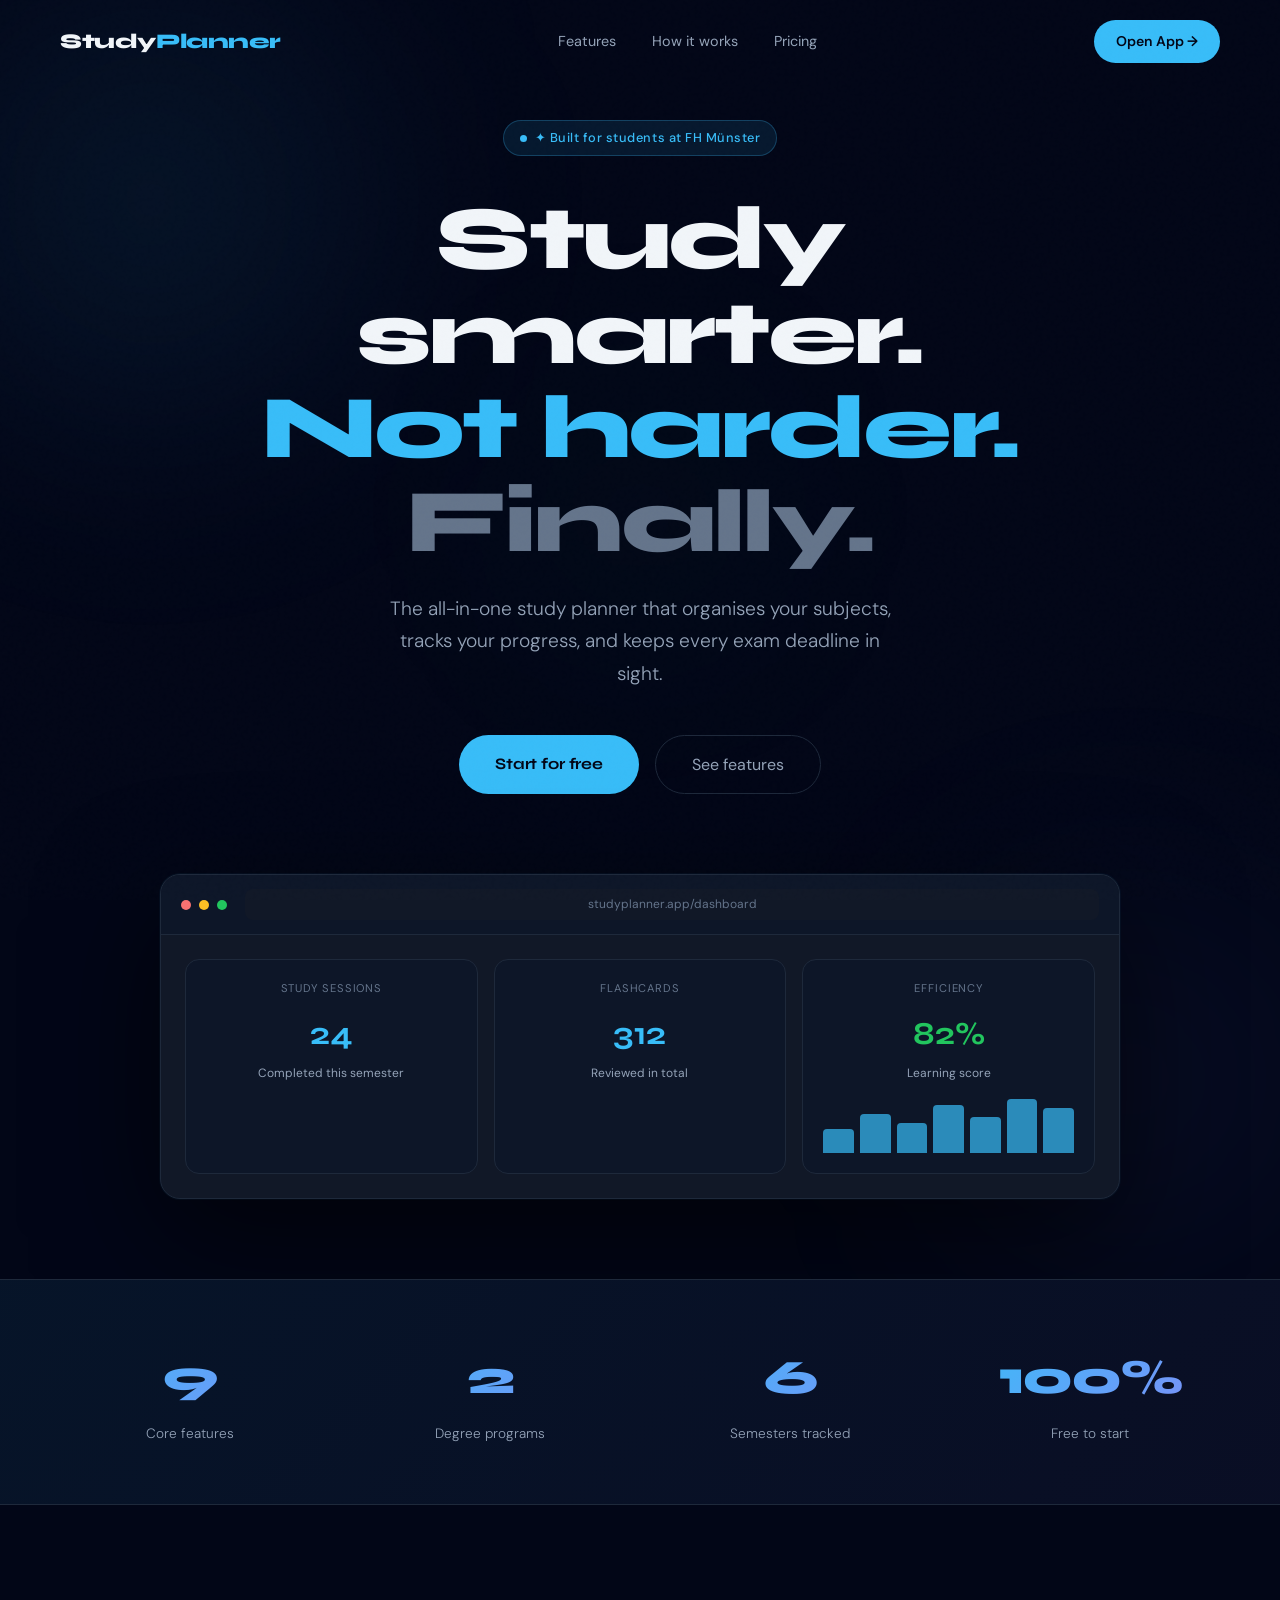
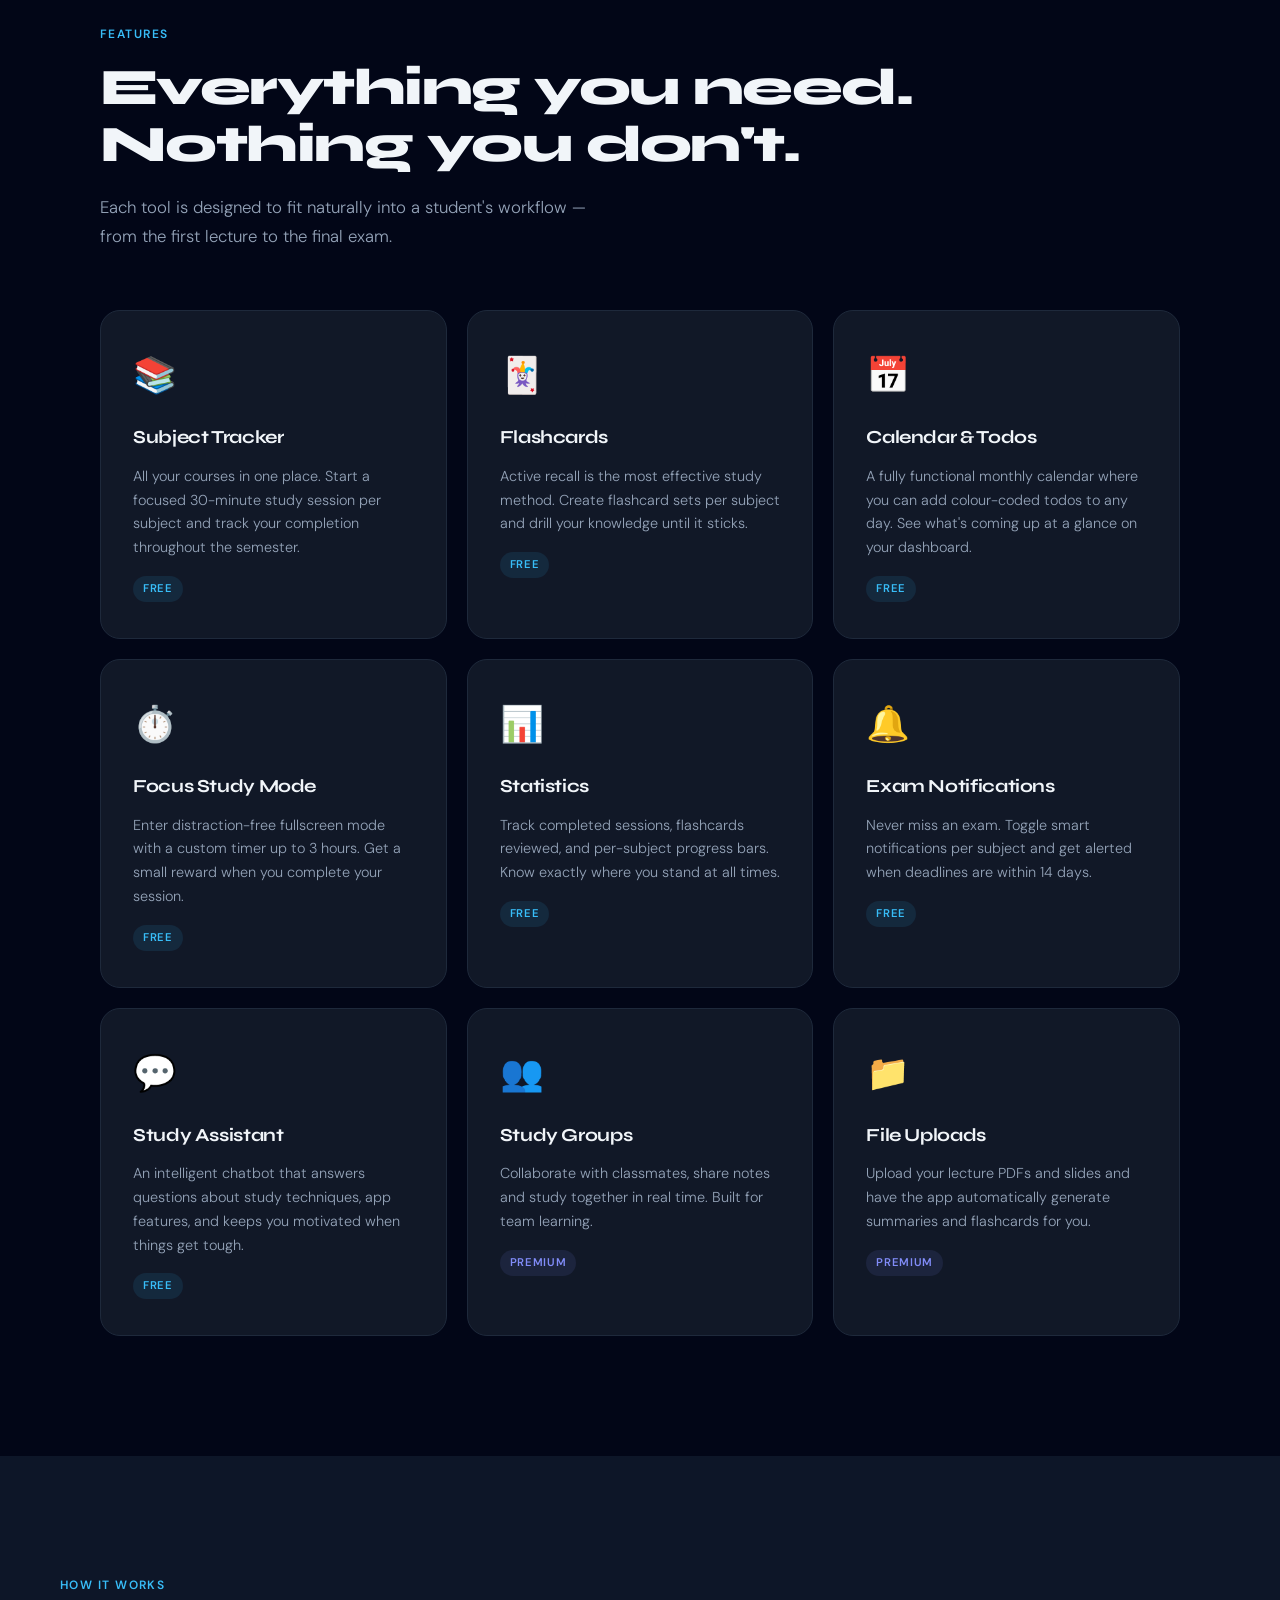
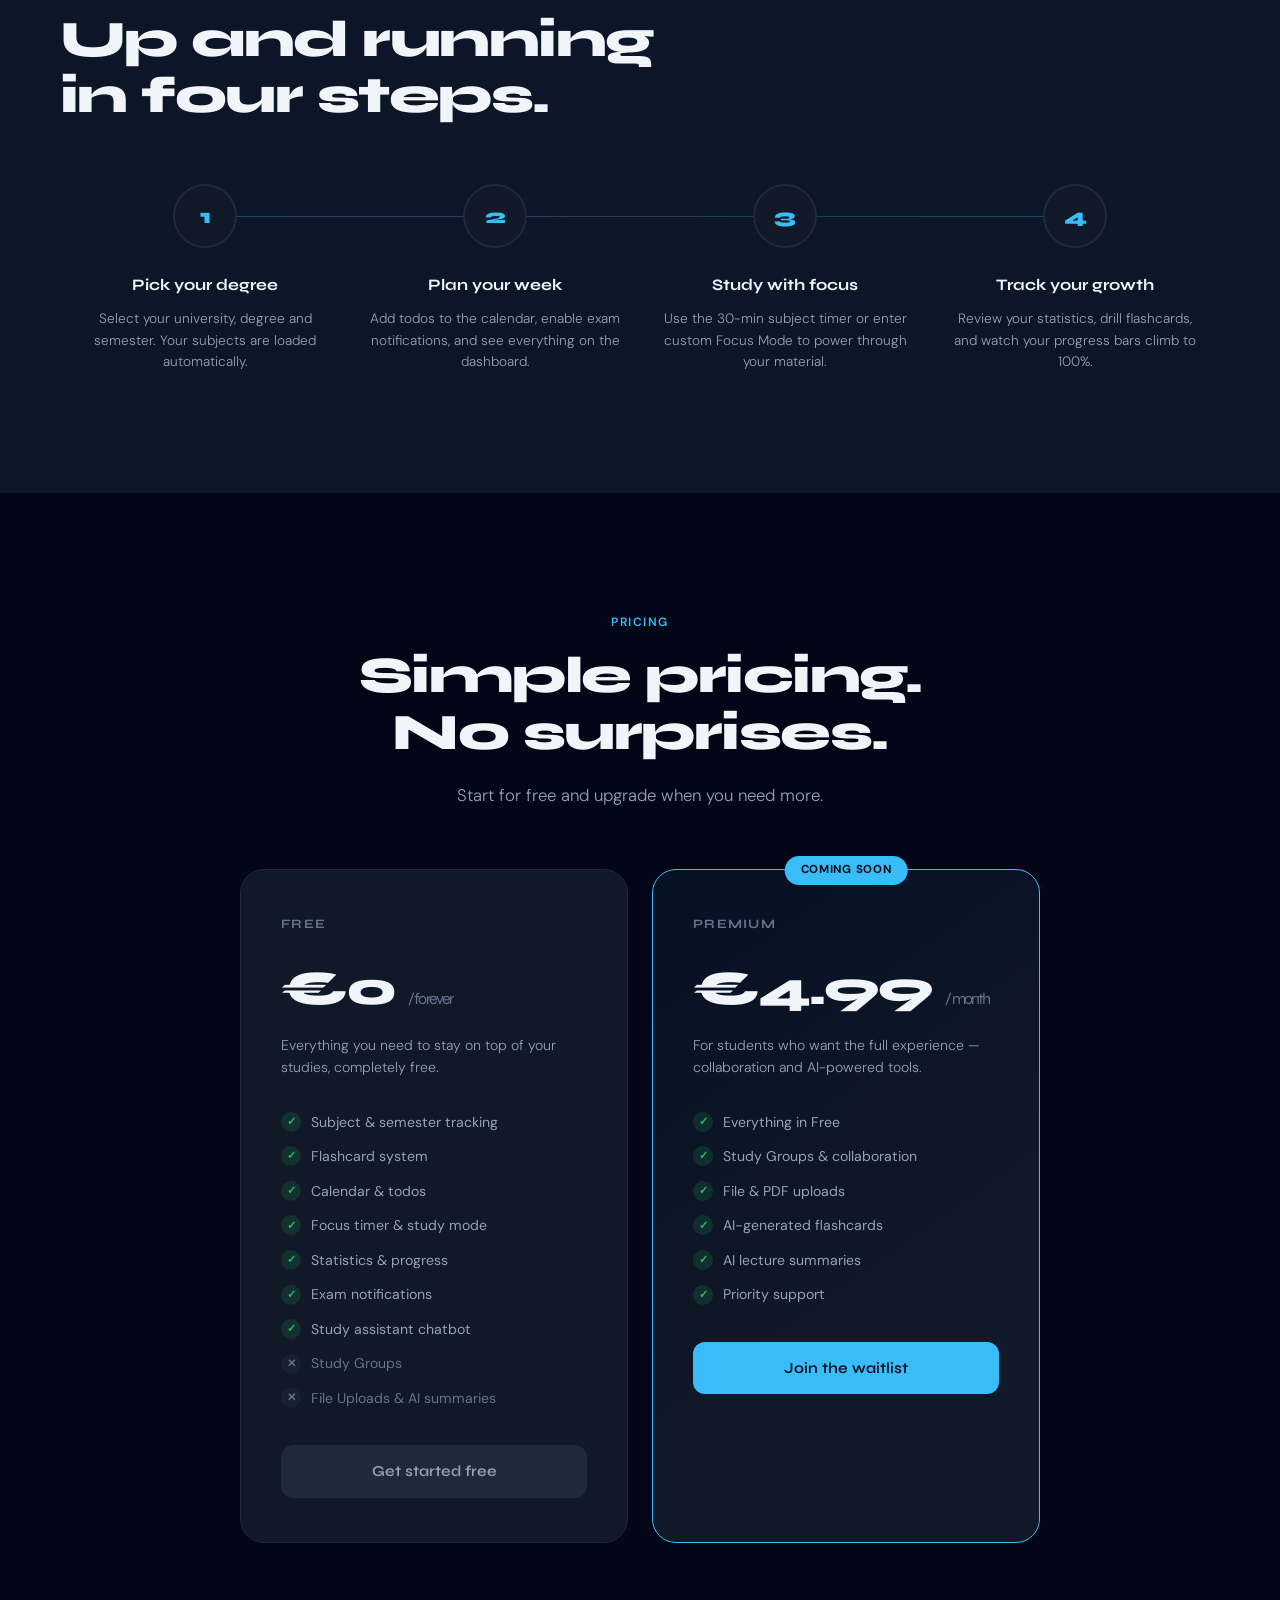
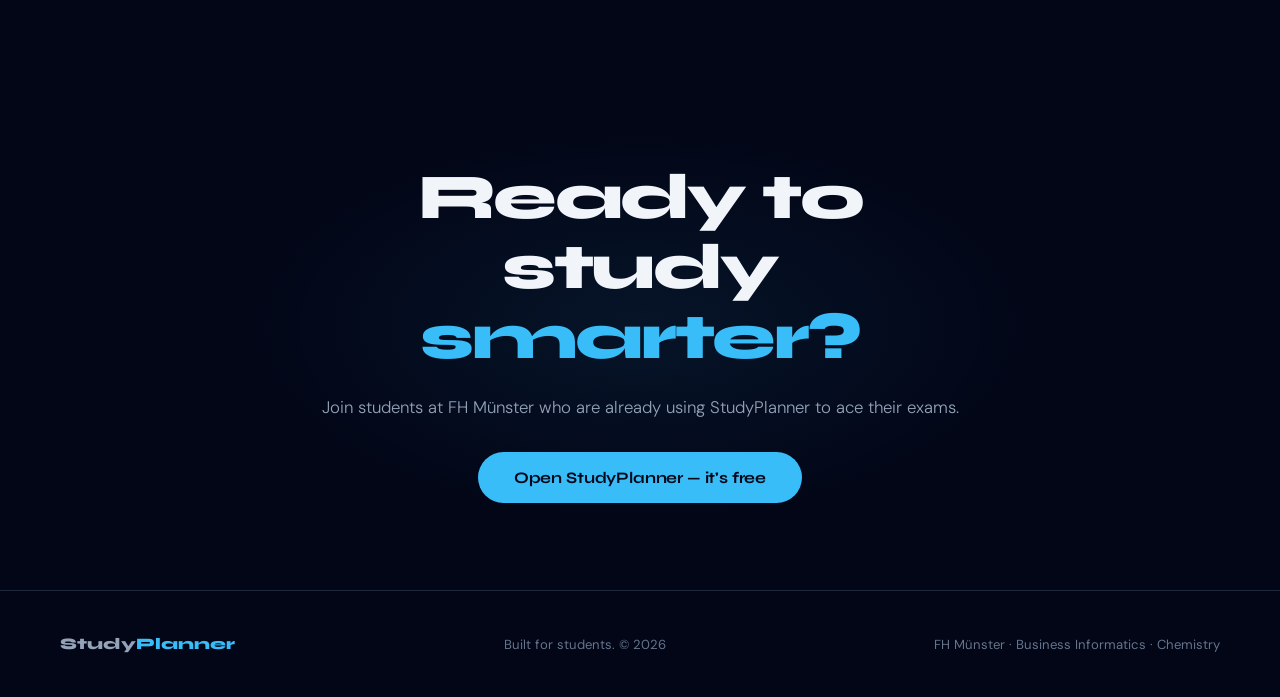
==== landing.html @ fb5c0049 "Landing/Calender/Chatbot" ====
<!DOCTYPE html>
<html lang="en">
<head>
<meta charset="UTF-8">
<meta name="viewport" content="width=device-width, initial-scale=1.0">
<title>StudyPlanner — Study Smarter</title>
<link href="https://fonts.googleapis.com/css2?family=Syne:wght@400;600;700;800&family=DM+Sans:ital,wght@0,300;0,400;0,500;1,300&display=swap" rel="stylesheet">
<style>
:root {
  --bg:       #020617;
  --surface:  #0d1628;
  --card:     #111827;
  --border:   #1e293b;
  --accent:   #38bdf8;
  --accent2:  #818cf8;
  --green:    #22c55e;
  --text:     #f1f5f9;
  --muted:    #64748b;
  --soft:     #94a3b8;
}

*, *::before, *::after { box-sizing: border-box; margin: 0; padding: 0; }

html { scroll-behavior: smooth; }

body {
  background: var(--bg);
  color: var(--text);
  font-family: 'DM Sans', sans-serif;
  overflow-x: hidden;
  line-height: 1.6;
}

/* ── NOISE OVERLAY ── */
body::before {
  content: '';
  position: fixed;
  inset: 0;
  background-image: url("data:image/svg+xml,%3Csvg viewBox='0 0 256 256' xmlns='http://www.w3.org/2000/svg'%3E%3Cfilter id='noise'%3E%3CfeTurbulence type='fractalNoise' baseFrequency='0.9' numOctaves='4' stitchTiles='stitch'/%3E%3C/filter%3E%3Crect width='100%25' height='100%25' filter='url(%23noise)' opacity='0.04'/%3E%3C/svg%3E");
  pointer-events: none;
  z-index: 999;
  opacity: 0.4;
}

/* ── NAV ── */
nav {
  position: fixed;
  top: 0; left: 0; right: 0;
  z-index: 100;
  padding: 20px 60px;
  display: flex;
  justify-content: space-between;
  align-items: center;
  border-bottom: 1px solid transparent;
  transition: background 0.3s, border-color 0.3s, backdrop-filter 0.3s;
}

nav.scrolled {
  background: rgba(2, 6, 23, 0.85);
  border-color: var(--border);
  backdrop-filter: blur(16px);
}

.nav-logo {
  font-family: 'Syne', sans-serif;
  font-weight: 800;
  font-size: 1.3rem;
  letter-spacing: -0.02em;
  color: var(--text);
  text-decoration: none;
}

.nav-logo span { color: var(--accent); }

.nav-links {
  display: flex;
  gap: 36px;
  list-style: none;
}

.nav-links a {
  color: var(--soft);
  text-decoration: none;
  font-size: 0.9rem;
  transition: color 0.2s;
}

.nav-links a:hover { color: var(--text); }

.nav-cta {
  background: var(--accent);
  color: #020617;
  padding: 10px 22px;
  border-radius: 100px;
  text-decoration: none;
  font-weight: 600;
  font-size: 0.88rem;
  transition: transform 0.2s, box-shadow 0.2s;
}

.nav-cta:hover {
  transform: translateY(-1px);
  box-shadow: 0 8px 30px rgba(56,189,248,0.35);
}

/* ── HERO ── */
.hero {
  min-height: 100vh;
  display: flex;
  flex-direction: column;
  align-items: center;
  justify-content: center;
  text-align: center;
  padding: 120px 40px 80px;
  position: relative;
  overflow: hidden;
}

/* Gradient orbs */
.orb {
  position: absolute;
  border-radius: 50%;
  filter: blur(120px);
  pointer-events: none;
}

.orb-1 {
  width: 600px; height: 600px;
  background: radial-gradient(circle, rgba(56,189,248,0.12) 0%, transparent 70%);
  top: -100px; left: -150px;
  animation: drift1 12s ease-in-out infinite alternate;
}

.orb-2 {
  width: 500px; height: 500px;
  background: radial-gradient(circle, rgba(129,140,248,0.1) 0%, transparent 70%);
  bottom: -50px; right: -100px;
  animation: drift2 15s ease-in-out infinite alternate;
}

.orb-3 {
  width: 300px; height: 300px;
  background: radial-gradient(circle, rgba(34,197,94,0.08) 0%, transparent 70%);
  top: 40%; left: 50%;
  transform: translate(-50%, -50%);
}

@keyframes drift1 {
  from { transform: translate(0,0) rotate(0deg); }
  to   { transform: translate(60px, 40px) rotate(20deg); }
}

@keyframes drift2 {
  from { transform: translate(0,0); }
  to   { transform: translate(-40px, -60px); }
}

.hero-badge {
  display: inline-flex;
  align-items: center;
  gap: 8px;
  background: rgba(56,189,248,0.1);
  border: 1px solid rgba(56,189,248,0.25);
  color: var(--accent);
  padding: 7px 16px;
  border-radius: 100px;
  font-size: 0.8rem;
  font-weight: 500;
  letter-spacing: 0.04em;
  margin-bottom: 36px;
  animation: fadeUp 0.6s ease both;
}

.hero-badge::before {
  content: '';
  width: 7px; height: 7px;
  background: var(--accent);
  border-radius: 50%;
  animation: pulse 2s infinite;
}

@keyframes pulse {
  0%, 100% { opacity: 1; transform: scale(1); }
  50% { opacity: 0.4; transform: scale(0.7); }
}

.hero h1 {
  font-family: 'Syne', sans-serif;
  font-weight: 800;
  font-size: clamp(3rem, 7vw, 6rem);
  line-height: 1.05;
  letter-spacing: -0.03em;
  max-width: 900px;
  animation: fadeUp 0.6s 0.1s ease both;
}

.hero h1 .line-accent { color: var(--accent); }
.hero h1 .line-dim { color: var(--muted); }

.hero-sub {
  font-size: clamp(1rem, 2vw, 1.2rem);
  color: var(--soft);
  max-width: 520px;
  margin-top: 24px;
  font-weight: 300;
  line-height: 1.7;
  animation: fadeUp 0.6s 0.2s ease both;
}

.hero-actions {
  display: flex;
  gap: 16px;
  margin-top: 44px;
  animation: fadeUp 0.6s 0.3s ease both;
}

.btn-primary {
  background: var(--accent);
  color: #020617;
  padding: 16px 36px;
  border-radius: 100px;
  text-decoration: none;
  font-weight: 700;
  font-size: 1rem;
  font-family: 'Syne', sans-serif;
  transition: transform 0.2s, box-shadow 0.2s;
  letter-spacing: -0.01em;
}

.btn-primary:hover {
  transform: translateY(-2px);
  box-shadow: 0 12px 40px rgba(56,189,248,0.4);
}

.btn-secondary {
  background: transparent;
  color: var(--soft);
  padding: 16px 36px;
  border-radius: 100px;
  text-decoration: none;
  font-size: 1rem;
  border: 1px solid var(--border);
  transition: border-color 0.2s, color 0.2s;
}

.btn-secondary:hover { border-color: var(--accent); color: var(--accent); }

/* App preview */
.hero-preview {
  margin-top: 80px;
  width: 100%;
  max-width: 960px;
  animation: fadeUp 0.8s 0.5s ease both;
  position: relative;
}

.preview-frame {
  background: var(--card);
  border: 1px solid var(--border);
  border-radius: 20px;
  overflow: hidden;
  box-shadow: 0 40px 120px rgba(0,0,0,0.6), 0 0 0 1px rgba(56,189,248,0.05);
}

.preview-bar {
  background: var(--surface);
  padding: 14px 20px;
  display: flex;
  align-items: center;
  gap: 8px;
  border-bottom: 1px solid var(--border);
}

.dot-red   { width:10px; height:10px; border-radius:50%; background:#f87171; }
.dot-yellow{ width:10px; height:10px; border-radius:50%; background:#fbbf24; }
.dot-green { width:10px; height:10px; border-radius:50%; background:#22c55e; }

.preview-url {
  flex: 1;
  background: var(--card);
  border-radius: 8px;
  padding: 6px 14px;
  font-size: 0.75rem;
  color: var(--muted);
  margin-left: 10px;
}

.preview-body {
  display: grid;
  grid-template-columns: repeat(3, 1fr);
  gap: 16px;
  padding: 24px;
}

.preview-card {
  background: var(--surface);
  border-radius: 14px;
  padding: 20px;
  border: 1px solid var(--border);
}

.preview-card-title {
  font-size: 0.7rem;
  color: var(--muted);
  text-transform: uppercase;
  letter-spacing: 0.08em;
  margin-bottom: 10px;
}

.preview-card-value {
  font-family: 'Syne', sans-serif;
  font-size: 2rem;
  font-weight: 700;
  color: var(--accent);
}

.preview-card-label { font-size: 0.75rem; color: var(--soft); margin-top: 4px; }

.preview-bar-chart {
  display: flex;
  align-items: flex-end;
  gap: 6px;
  height: 60px;
  margin-top: 10px;
}

.preview-bar-item {
  flex: 1;
  background: var(--accent);
  border-radius: 4px 4px 0 0;
  opacity: 0.7;
}

@keyframes fadeUp {
  from { opacity: 0; transform: translateY(30px); }
  to   { opacity: 1; transform: translateY(0); }
}

/* ── SECTION BASE ── */
section { padding: 120px 60px; max-width: 1200px; margin: auto; }

.section-label {
  font-size: 0.75rem;
  text-transform: uppercase;
  letter-spacing: 0.12em;
  color: var(--accent);
  font-weight: 600;
  margin-bottom: 16px;
}

.section-title {
  font-family: 'Syne', sans-serif;
  font-weight: 800;
  font-size: clamp(2rem, 4vw, 3.2rem);
  letter-spacing: -0.03em;
  line-height: 1.1;
  margin-bottom: 20px;
}

.section-sub {
  color: var(--soft);
  font-size: 1.05rem;
  max-width: 500px;
  font-weight: 300;
  line-height: 1.7;
}

/* ── FEATURES ── */
.features-section {
  padding: 120px 60px;
  max-width: 1200px;
  margin: auto;
}

.features-grid {
  display: grid;
  grid-template-columns: repeat(3, 1fr);
  gap: 20px;
  margin-top: 60px;
}

.feature-card {
  background: var(--card);
  border: 1px solid var(--border);
  border-radius: 20px;
  padding: 36px 32px;
  transition: transform 0.25s, border-color 0.25s, box-shadow 0.25s;
  position: relative;
  overflow: hidden;
}

.feature-card::after {
  content: '';
  position: absolute;
  inset: 0;
  background: radial-gradient(circle at 50% 0%, rgba(56,189,248,0.05) 0%, transparent 60%);
  opacity: 0;
  transition: opacity 0.3s;
}

.feature-card:hover {
  transform: translateY(-6px);
  border-color: rgba(56,189,248,0.3);
  box-shadow: 0 20px 60px rgba(0,0,0,0.3);
}

.feature-card:hover::after { opacity: 1; }

.feature-icon {
  font-size: 2.2rem;
  margin-bottom: 20px;
  display: block;
}

.feature-card h3 {
  font-family: 'Syne', sans-serif;
  font-weight: 700;
  font-size: 1.15rem;
  margin-bottom: 12px;
  letter-spacing: -0.02em;
}

.feature-card p {
  color: var(--soft);
  font-size: 0.9rem;
  line-height: 1.65;
  font-weight: 300;
}

.feature-tag {
  display: inline-block;
  margin-top: 16px;
  font-size: 0.7rem;
  font-weight: 600;
  letter-spacing: 0.06em;
  text-transform: uppercase;
  color: var(--accent);
  background: rgba(56,189,248,0.1);
  padding: 4px 10px;
  border-radius: 100px;
}

.feature-tag.premium {
  color: var(--accent2);
  background: rgba(129,140,248,0.1);
}

/* ── HOW IT WORKS ── */
.how-section {
  padding: 120px 60px;
  background: var(--surface);
}

.how-inner {
  max-width: 1200px;
  margin: auto;
}

.steps {
  display: grid;
  grid-template-columns: repeat(4, 1fr);
  gap: 0;
  margin-top: 60px;
  position: relative;
}

.steps::before {
  content: '';
  position: absolute;
  top: 32px;
  left: calc(12.5% + 16px);
  right: calc(12.5% + 16px);
  height: 1px;
  background: linear-gradient(90deg, var(--accent), var(--accent2), var(--green), var(--accent));
  opacity: 0.3;
}

.step {
  text-align: center;
  padding: 0 20px;
}

.step-num {
  width: 64px; height: 64px;
  border-radius: 50%;
  background: var(--card);
  border: 2px solid var(--border);
  display: flex;
  align-items: center;
  justify-content: center;
  font-family: 'Syne', sans-serif;
  font-size: 1.3rem;
  font-weight: 800;
  color: var(--accent);
  margin: 0 auto 24px;
  position: relative;
  z-index: 1;
}

.step h4 {
  font-family: 'Syne', sans-serif;
  font-weight: 700;
  margin-bottom: 10px;
  font-size: 1rem;
}

.step p {
  color: var(--soft);
  font-size: 0.85rem;
  line-height: 1.6;
  font-weight: 300;
}

/* ── STATS ── */
.stats-strip {
  background: linear-gradient(135deg, rgba(56,189,248,0.08) 0%, rgba(129,140,248,0.06) 100%);
  border-top: 1px solid var(--border);
  border-bottom: 1px solid var(--border);
  padding: 60px;
}

.stats-inner {
  max-width: 1200px;
  margin: auto;
  display: grid;
  grid-template-columns: repeat(4, 1fr);
  gap: 40px;
  text-align: center;
}

.stat-num {
  font-family: 'Syne', sans-serif;
  font-size: 3rem;
  font-weight: 800;
  letter-spacing: -0.04em;
  background: linear-gradient(135deg, var(--accent), var(--accent2));
  -webkit-background-clip: text;
  -webkit-text-fill-color: transparent;
  background-clip: text;
}

.stat-label {
  color: var(--soft);
  font-size: 0.85rem;
  margin-top: 6px;
  font-weight: 300;
}

/* ── PRICING ── */
.pricing-section {
  padding: 120px 60px;
  max-width: 1200px;
  margin: auto;
  text-align: center;
}

.pricing-grid {
  display: grid;
  grid-template-columns: repeat(2, 1fr);
  gap: 24px;
  margin-top: 60px;
  max-width: 800px;
  margin-left: auto;
  margin-right: auto;
}

.pricing-card {
  background: var(--card);
  border: 1px solid var(--border);
  border-radius: 24px;
  padding: 44px 40px;
  text-align: left;
  position: relative;
  transition: transform 0.25s;
}

.pricing-card:hover { transform: translateY(-4px); }

.pricing-card.featured {
  border-color: var(--accent);
  background: linear-gradient(145deg, rgba(56,189,248,0.06) 0%, var(--card) 60%);
}

.pricing-badge {
  position: absolute;
  top: -14px;
  left: 50%;
  transform: translateX(-50%);
  background: var(--accent);
  color: #020617;
  font-size: 0.72rem;
  font-weight: 700;
  letter-spacing: 0.06em;
  text-transform: uppercase;
  padding: 5px 16px;
  border-radius: 100px;
}

.pricing-plan {
  font-family: 'Syne', sans-serif;
  font-size: 0.8rem;
  font-weight: 700;
  letter-spacing: 0.1em;
  text-transform: uppercase;
  color: var(--muted);
  margin-bottom: 16px;
}

.pricing-price {
  font-family: 'Syne', sans-serif;
  font-size: 3rem;
  font-weight: 800;
  letter-spacing: -0.04em;
  margin-bottom: 6px;
}

.pricing-price span {
  font-size: 1rem;
  font-weight: 400;
  color: var(--muted);
}

.pricing-desc {
  color: var(--soft);
  font-size: 0.88rem;
  margin-bottom: 32px;
  font-weight: 300;
  line-height: 1.6;
}

.pricing-features {
  list-style: none;
  display: flex;
  flex-direction: column;
  gap: 12px;
  margin-bottom: 36px;
}

.pricing-features li {
  display: flex;
  align-items: center;
  gap: 10px;
  font-size: 0.88rem;
  color: var(--soft);
}

.pricing-features li::before {
  content: '✓';
  width: 20px; height: 20px;
  border-radius: 50%;
  background: rgba(34,197,94,0.15);
  color: var(--green);
  display: flex;
  align-items: center;
  justify-content: center;
  font-size: 0.7rem;
  font-weight: 700;
  flex-shrink: 0;
}

.pricing-features li.locked { color: var(--muted); }
.pricing-features li.locked::before {
  content: '✕';
  background: rgba(100,116,139,0.1);
  color: var(--muted);
}

.btn-plan {
  display: block;
  text-align: center;
  padding: 14px;
  border-radius: 12px;
  font-weight: 600;
  font-family: 'Syne', sans-serif;
  text-decoration: none;
  font-size: 0.95rem;
  transition: all 0.2s;
}

.btn-plan-free {
  background: var(--border);
  color: var(--soft);
}

.btn-plan-free:hover { background: #2d3d52; color: var(--text); }

.btn-plan-pro {
  background: var(--accent);
  color: #020617;
}

.btn-plan-pro:hover {
  box-shadow: 0 8px 30px rgba(56,189,248,0.4);
  transform: translateY(-1px);
}

/* ── CTA ── */
.cta-section {
  padding: 100px 60px;
  text-align: center;
  position: relative;
  overflow: hidden;
}

.cta-section::before {
  content: '';
  position: absolute;
  top: 50%; left: 50%;
  width: 800px; height: 400px;
  transform: translate(-50%, -50%);
  background: radial-gradient(ellipse, rgba(56,189,248,0.08) 0%, transparent 70%);
  pointer-events: none;
}

.cta-section h2 {
  font-family: 'Syne', sans-serif;
  font-weight: 800;
  font-size: clamp(2rem, 5vw, 4rem);
  letter-spacing: -0.04em;
  line-height: 1.1;
  margin-bottom: 20px;
  max-width: 700px;
  margin-left: auto;
  margin-right: auto;
}

.cta-section p {
  color: var(--soft);
  font-size: 1.05rem;
  margin-bottom: 44px;
  font-weight: 300;
}

/* ── FOOTER ── */
footer {
  border-top: 1px solid var(--border);
  padding: 40px 60px;
  display: flex;
  justify-content: space-between;
  align-items: center;
  color: var(--muted);
  font-size: 0.82rem;
}

.footer-logo {
  font-family: 'Syne', sans-serif;
  font-weight: 800;
  font-size: 1rem;
  color: var(--soft);
}

.footer-logo span { color: var(--accent); }

/* ── SCROLL REVEAL ── */
.reveal {
  opacity: 0;
  transform: translateY(40px);
  transition: opacity 0.7s ease, transform 0.7s ease;
}

.reveal.visible {
  opacity: 1;
  transform: translateY(0);
}

/* ── RESPONSIVE ── */
@media (max-width: 900px) {
  nav { padding: 18px 24px; }
  .nav-links { display: none; }
  section, .features-section, .pricing-section, .cta-section { padding: 80px 24px; }
  .features-grid { grid-template-columns: 1fr; }
  .steps { grid-template-columns: 1fr 1fr; gap: 40px; }
  .steps::before { display: none; }
  .stats-inner { grid-template-columns: 1fr 1fr; }
  .pricing-grid { grid-template-columns: 1fr; }
  .how-section { padding: 80px 24px; }
  .stats-strip { padding: 60px 24px; }
  footer { flex-direction: column; gap: 16px; text-align: center; }
  .preview-body { grid-template-columns: 1fr 1fr; }
}
</style>
</head>
<body>

<!-- NAV -->
<nav id="navbar">
  <a href="#" class="nav-logo">Study<span>Planner</span></a>
  <ul class="nav-links">
    <li><a href="#features">Features</a></li>
    <li><a href="#how">How it works</a></li>
    <li><a href="#pricing">Pricing</a></li>
  </ul>
  <a href="index.html" class="nav-cta">Open App →</a>
</nav>

<!-- HERO -->
<div class="hero">
  <div class="orb orb-1"></div>
  <div class="orb orb-2"></div>
  <div class="orb orb-3"></div>

  <div class="hero-badge">✦ Built for students at FH Münster</div>

  <h1>
    Study smarter.<br>
    <span class="line-accent">Not harder.</span><br>
    <span class="line-dim">Finally.</span>
  </h1>

  <p class="hero-sub">
    The all-in-one study planner that organises your subjects, tracks your progress, and keeps every exam deadline in sight.
  </p>

  <div class="hero-actions">
    <a href="index.html" class="btn-primary">Start for free</a>
    <a href="#features" class="btn-secondary">See features</a>
  </div>

  <div class="hero-preview">
    <div class="preview-frame">
      <div class="preview-bar">
        <div class="dot-red"></div>
        <div class="dot-yellow"></div>
        <div class="dot-green"></div>
        <div class="preview-url">studyplanner.app/dashboard</div>
      </div>
      <div class="preview-body">
        <div class="preview-card">
          <div class="preview-card-title">Study Sessions</div>
          <div class="preview-card-value">24</div>
          <div class="preview-card-label">Completed this semester</div>
        </div>
        <div class="preview-card">
          <div class="preview-card-title">Flashcards</div>
          <div class="preview-card-value">312</div>
          <div class="preview-card-label">Reviewed in total</div>
        </div>
        <div class="preview-card">
          <div class="preview-card-title">Efficiency</div>
          <div class="preview-card-value" style="color:var(--green)">82%</div>
          <div class="preview-card-label">Learning score</div>
          <div class="preview-bar-chart">
            <div class="preview-bar-item" style="height:40%"></div>
            <div class="preview-bar-item" style="height:65%"></div>
            <div class="preview-bar-item" style="height:50%"></div>
            <div class="preview-bar-item" style="height:80%"></div>
            <div class="preview-bar-item" style="height:60%"></div>
            <div class="preview-bar-item" style="height:90%"></div>
            <div class="preview-bar-item" style="height:75%"></div>
          </div>
        </div>
      </div>
    </div>
  </div>
</div>

<!-- STATS -->
<div class="stats-strip">
  <div class="stats-inner">
    <div class="reveal">
      <div class="stat-num">9</div>
      <div class="stat-label">Core features</div>
    </div>
    <div class="reveal">
      <div class="stat-num">2</div>
      <div class="stat-label">Degree programs</div>
    </div>
    <div class="reveal">
      <div class="stat-num">6</div>
      <div class="stat-label">Semesters tracked</div>
    </div>
    <div class="reveal">
      <div class="stat-num">100%</div>
      <div class="stat-label">Free to start</div>
    </div>
  </div>
</div>

<!-- FEATURES -->
<div class="features-section" id="features">
  <div class="section-label">Features</div>
  <h2 class="section-title reveal">Everything you need.<br>Nothing you don't.</h2>
  <p class="section-sub reveal">Each tool is designed to fit naturally into a student's workflow — from the first lecture to the final exam.</p>

  <div class="features-grid">

    <div class="feature-card reveal">
      <span class="feature-icon">📚</span>
      <h3>Subject Tracker</h3>
      <p>All your courses in one place. Start a focused 30-minute study session per subject and track your completion throughout the semester.</p>
      <span class="feature-tag">Free</span>
    </div>

    <div class="feature-card reveal">
      <span class="feature-icon">🃏</span>
      <h3>Flashcards</h3>
      <p>Active recall is the most effective study method. Create flashcard sets per subject and drill your knowledge until it sticks.</p>
      <span class="feature-tag">Free</span>
    </div>

    <div class="feature-card reveal">
      <span class="feature-icon">📅</span>
      <h3>Calendar & Todos</h3>
      <p>A fully functional monthly calendar where you can add colour-coded todos to any day. See what's coming up at a glance on your dashboard.</p>
      <span class="feature-tag">Free</span>
    </div>

    <div class="feature-card reveal">
      <span class="feature-icon">⏱️</span>
      <h3>Focus Study Mode</h3>
      <p>Enter distraction-free fullscreen mode with a custom timer up to 3 hours. Get a small reward when you complete your session.</p>
      <span class="feature-tag">Free</span>
    </div>

    <div class="feature-card reveal">
      <span class="feature-icon">📊</span>
      <h3>Statistics</h3>
      <p>Track completed sessions, flashcards reviewed, and per-subject progress bars. Know exactly where you stand at all times.</p>
      <span class="feature-tag">Free</span>
    </div>

    <div class="feature-card reveal">
      <span class="feature-icon">🔔</span>
      <h3>Exam Notifications</h3>
      <p>Never miss an exam. Toggle smart notifications per subject and get alerted when deadlines are within 14 days.</p>
      <span class="feature-tag">Free</span>
    </div>

    <div class="feature-card reveal">
      <span class="feature-icon">💬</span>
      <h3>Study Assistant</h3>
      <p>An intelligent chatbot that answers questions about study techniques, app features, and keeps you motivated when things get tough.</p>
      <span class="feature-tag">Free</span>
    </div>

    <div class="feature-card reveal">
      <span class="feature-icon">👥</span>
      <h3>Study Groups</h3>
      <p>Collaborate with classmates, share notes and study together in real time. Built for team learning.</p>
      <span class="feature-tag premium">Premium</span>
    </div>

    <div class="feature-card reveal">
      <span class="feature-icon">📁</span>
      <h3>File Uploads</h3>
      <p>Upload your lecture PDFs and slides and have the app automatically generate summaries and flashcards for you.</p>
      <span class="feature-tag premium">Premium</span>
    </div>

  </div>
</div>

<!-- HOW IT WORKS -->
<div class="how-section" id="how">
  <div class="how-inner">
    <div class="section-label">How it works</div>
    <h2 class="section-title reveal">Up and running<br>in four steps.</h2>

    <div class="steps">
      <div class="step reveal">
        <div class="step-num">1</div>
        <h4>Pick your degree</h4>
        <p>Select your university, degree and semester. Your subjects are loaded automatically.</p>
      </div>
      <div class="step reveal">
        <div class="step-num">2</div>
        <h4>Plan your week</h4>
        <p>Add todos to the calendar, enable exam notifications, and see everything on the dashboard.</p>
      </div>
      <div class="step reveal">
        <div class="step-num">3</div>
        <h4>Study with focus</h4>
        <p>Use the 30-min subject timer or enter custom Focus Mode to power through your material.</p>
      </div>
      <div class="step reveal">
        <div class="step-num">4</div>
        <h4>Track your growth</h4>
        <p>Review your statistics, drill flashcards, and watch your progress bars climb to 100%.</p>
      </div>
    </div>
  </div>
</div>

<!-- PRICING -->
<div class="pricing-section" id="pricing">
  <div class="section-label">Pricing</div>
  <h2 class="section-title reveal">Simple pricing.<br>No surprises.</h2>
  <p class="section-sub reveal" style="margin:0 auto 0;">Start for free and upgrade when you need more.</p>

  <div class="pricing-grid">

    <div class="pricing-card reveal">
      <div class="pricing-plan">Free</div>
      <div class="pricing-price">€0 <span>/ forever</span></div>
      <p class="pricing-desc">Everything you need to stay on top of your studies, completely free.</p>
      <ul class="pricing-features">
        <li>Subject & semester tracking</li>
        <li>Flashcard system</li>
        <li>Calendar & todos</li>
        <li>Focus timer & study mode</li>
        <li>Statistics & progress</li>
        <li>Exam notifications</li>
        <li>Study assistant chatbot</li>
        <li class="locked">Study Groups</li>
        <li class="locked">File Uploads & AI summaries</li>
      </ul>
      <a href="index.html" class="btn-plan btn-plan-free">Get started free</a>
    </div>

    <div class="pricing-card featured reveal">
      <div class="pricing-badge">Coming Soon</div>
      <div class="pricing-plan">Premium</div>
      <div class="pricing-price">€4.99 <span>/ month</span></div>
      <p class="pricing-desc">For students who want the full experience — collaboration and AI-powered tools.</p>
      <ul class="pricing-features">
        <li>Everything in Free</li>
        <li>Study Groups & collaboration</li>
        <li>File & PDF uploads</li>
        <li>AI-generated flashcards</li>
        <li>AI lecture summaries</li>
        <li>Priority support</li>
      </ul>
      <a href="#" class="btn-plan btn-plan-pro">Join the waitlist</a>
    </div>

  </div>
</div>

<!-- CTA -->
<div class="cta-section">
  <h2 class="reveal">Ready to study<br><span style="color:var(--accent)">smarter?</span></h2>
  <p class="reveal">Join students at FH Münster who are already using StudyPlanner to ace their exams.</p>
  <a href="index.html" class="btn-primary reveal">Open StudyPlanner — it's free</a>
</div>

<!-- FOOTER -->
<footer>
  <div class="footer-logo">Study<span>Planner</span></div>
  <div>Built for students. © 2026</div>
  <div>FH Münster · Business Informatics · Chemistry</div>
</footer>

<script>
// Nav scroll effect
const navbar = document.getElementById("navbar");
window.addEventListener("scroll", () => {
  navbar.classList.toggle("scrolled", window.scrollY > 40);
});

// Scroll reveal
const revealEls = document.querySelectorAll(".reveal");
const observer = new IntersectionObserver((entries) => {
  entries.forEach((entry, i) => {
    if (entry.isIntersecting) {
      setTimeout(() => {
        entry.target.classList.add("visible");
      }, 80);
      observer.unobserve(entry.target);
    }
  });
}, { threshold: 0.12 });

revealEls.forEach(el => observer.observe(el));
</script>

</body>
</html>
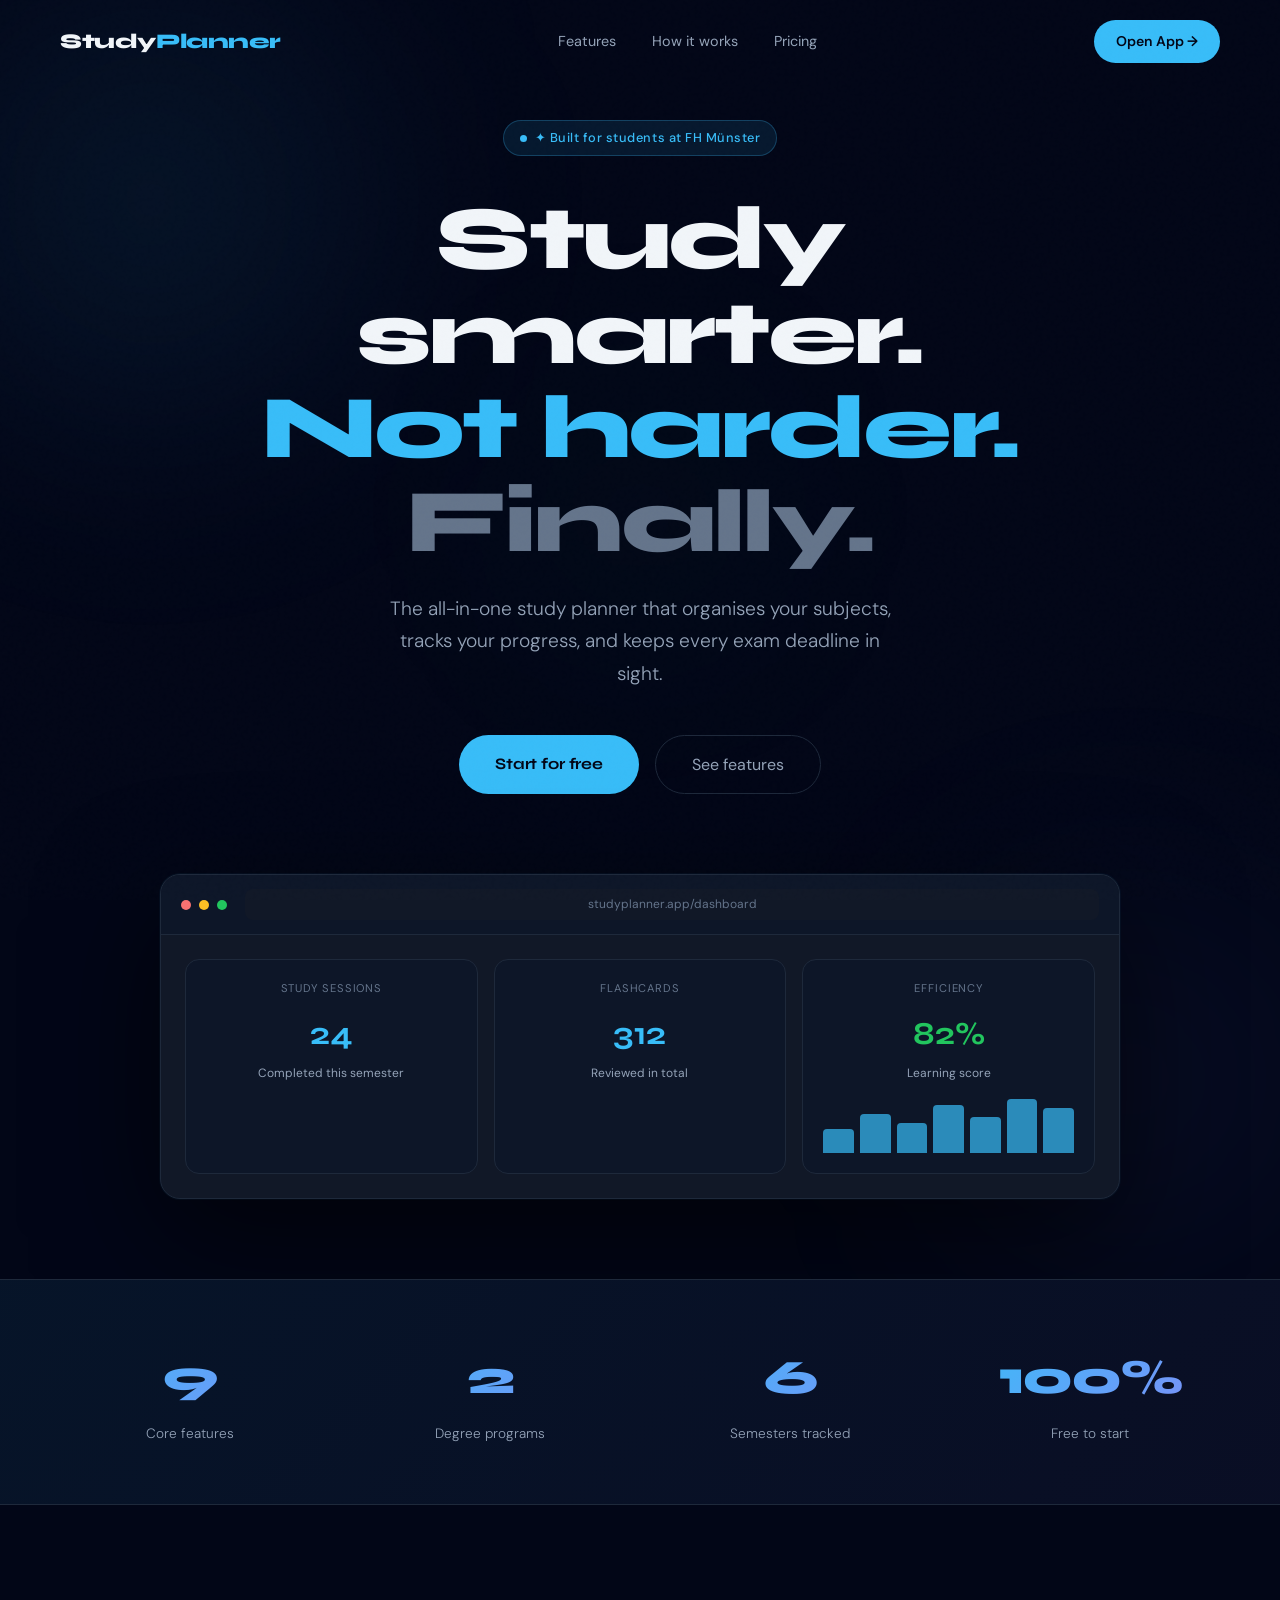
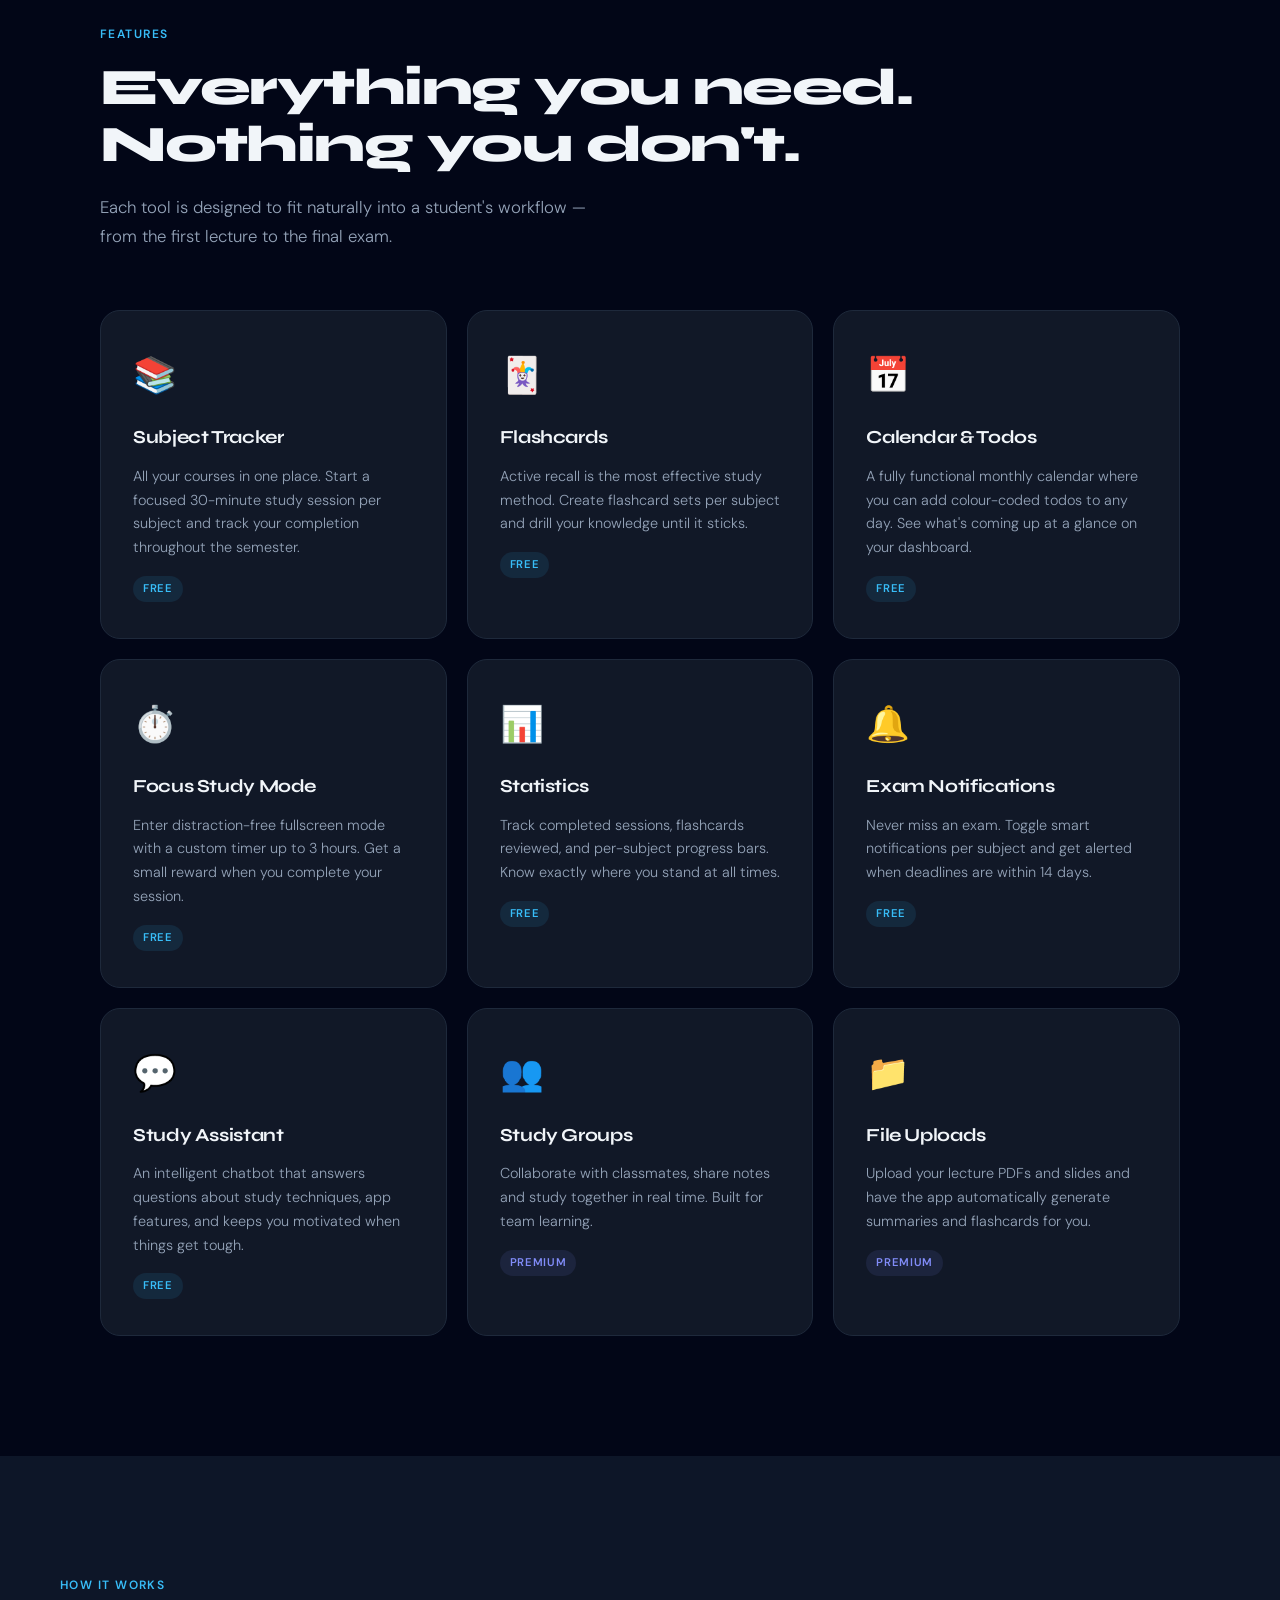
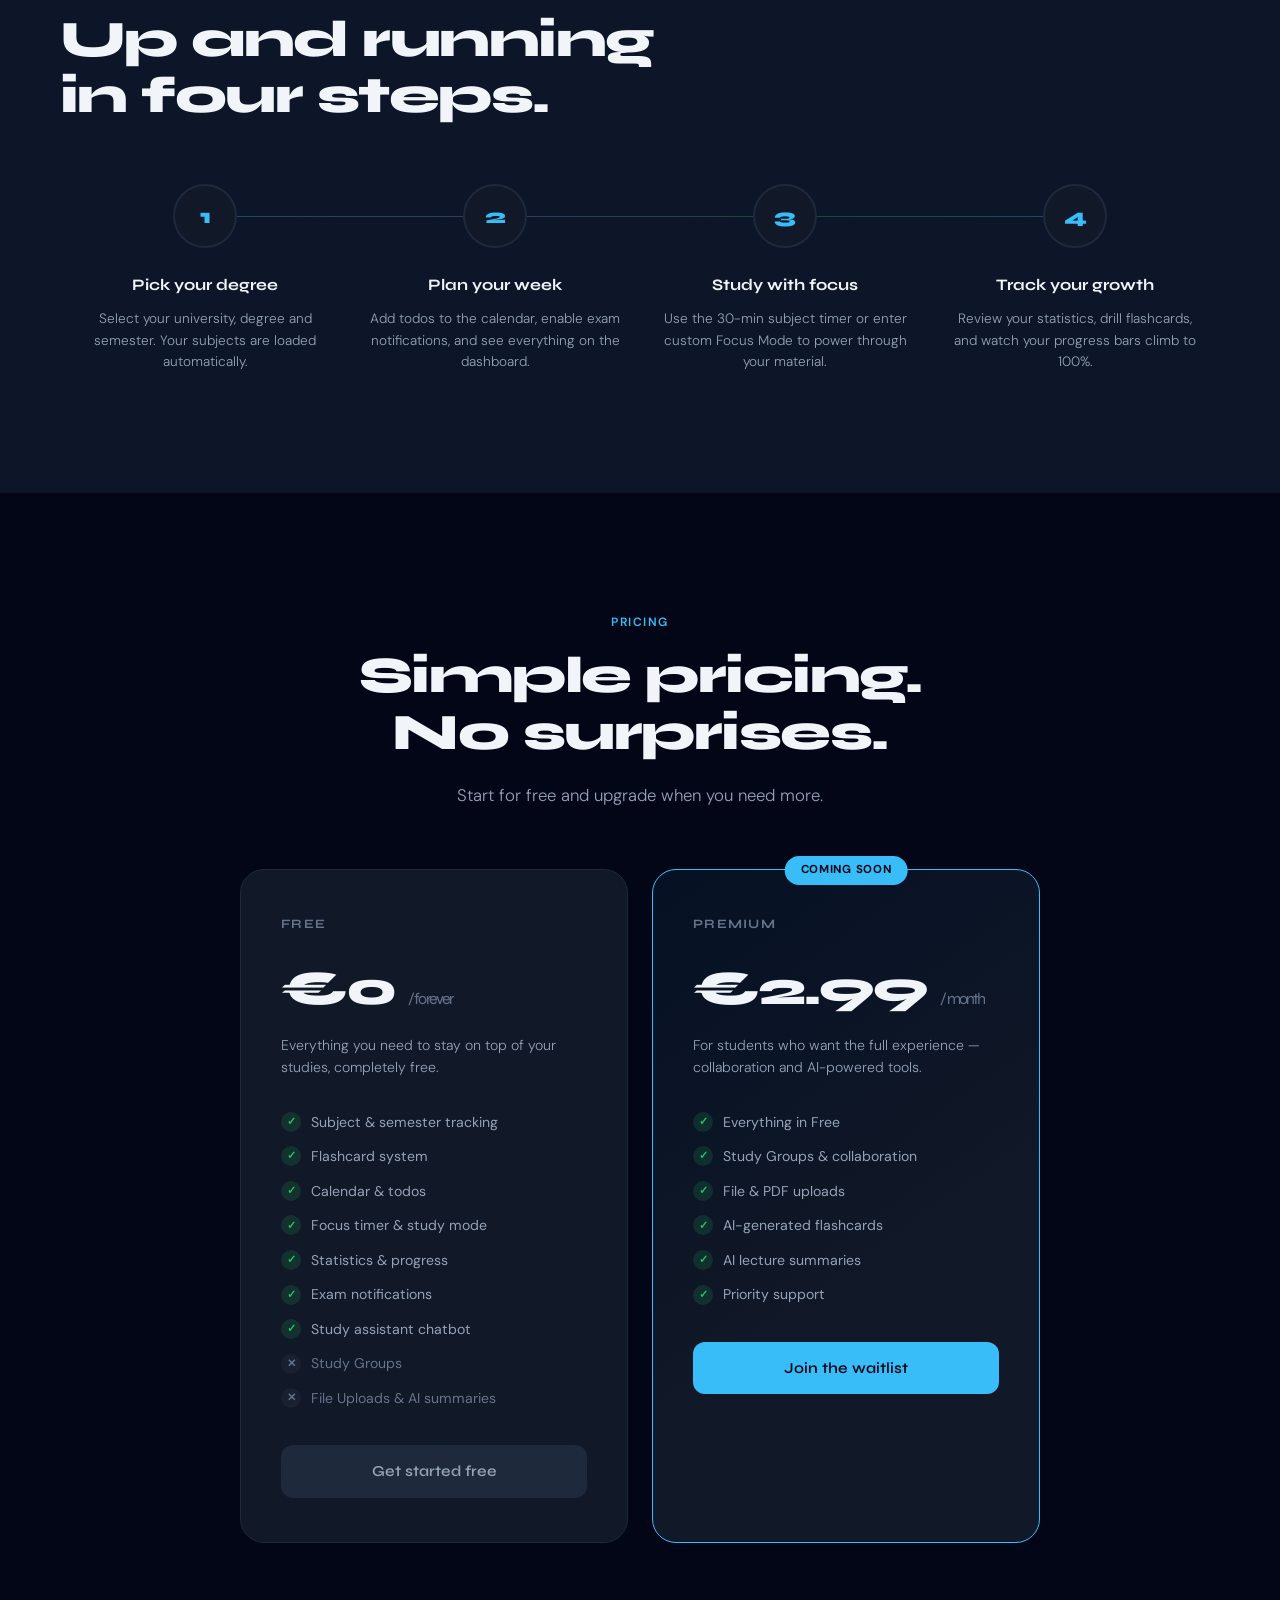
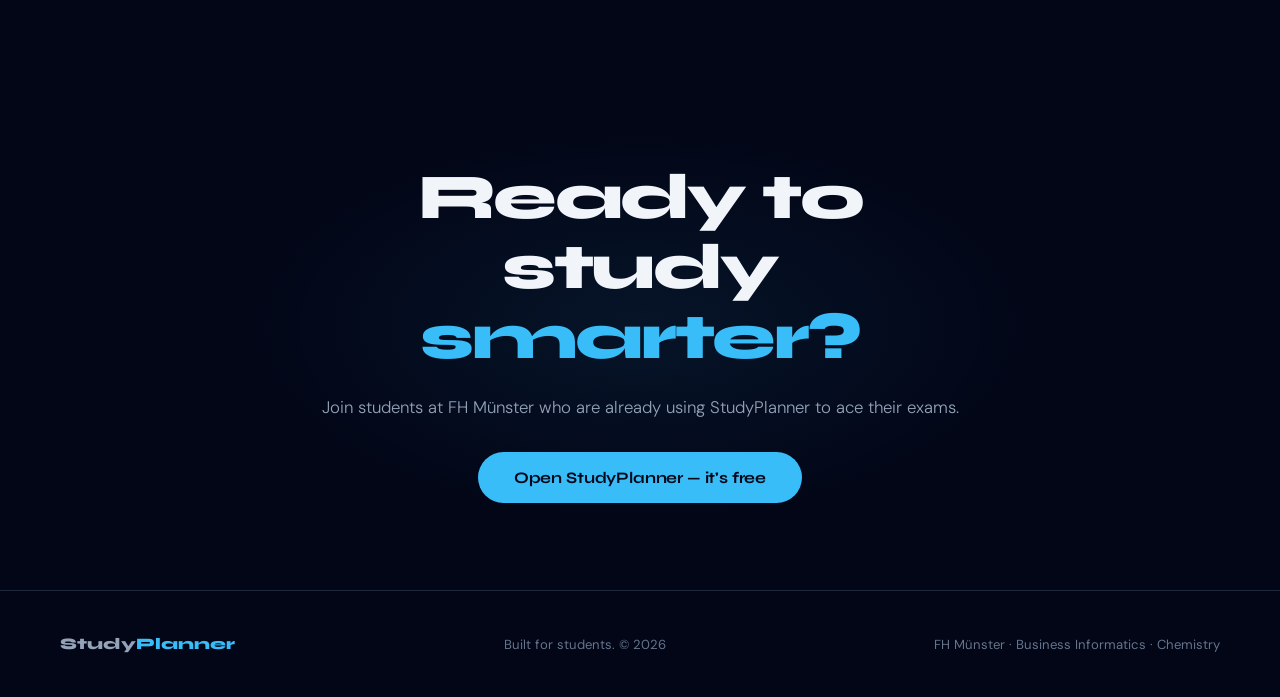
==== commit 60a2faf8: "feature anpassen für besseren effekt" ====
--- a/landing.html
+++ b/landing.html
@@ -1010,7 +1010,7 @@
     <div class="pricing-card featured reveal">
       <div class="pricing-badge">Coming Soon</div>
       <div class="pricing-plan">Premium</div>
-      <div class="pricing-price">€4.99 <span>/ month</span></div>
+      <div class="pricing-price">€2.99 <span>/ month</span></div>
       <p class="pricing-desc">For students who want the full experience — collaboration and AI-powered tools.</p>
       <ul class="pricing-features">
         <li>Everything in Free</li>
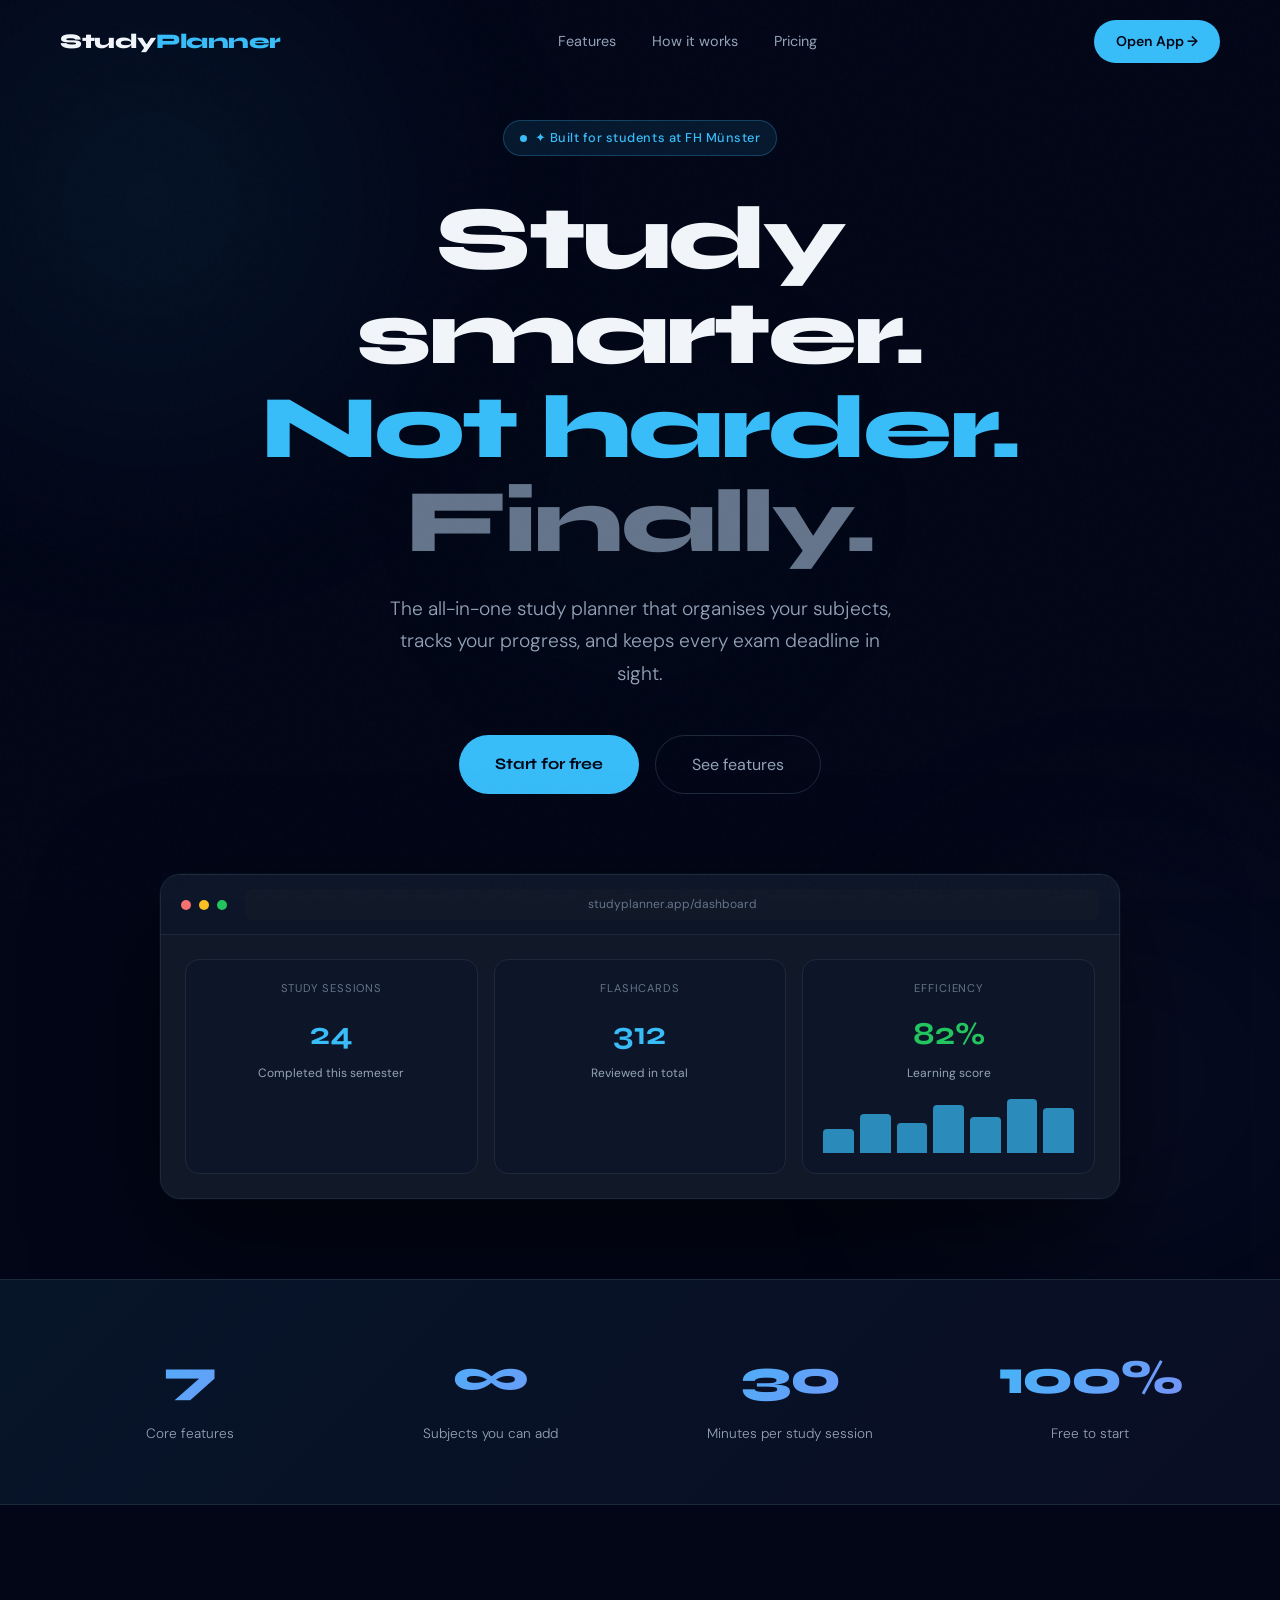
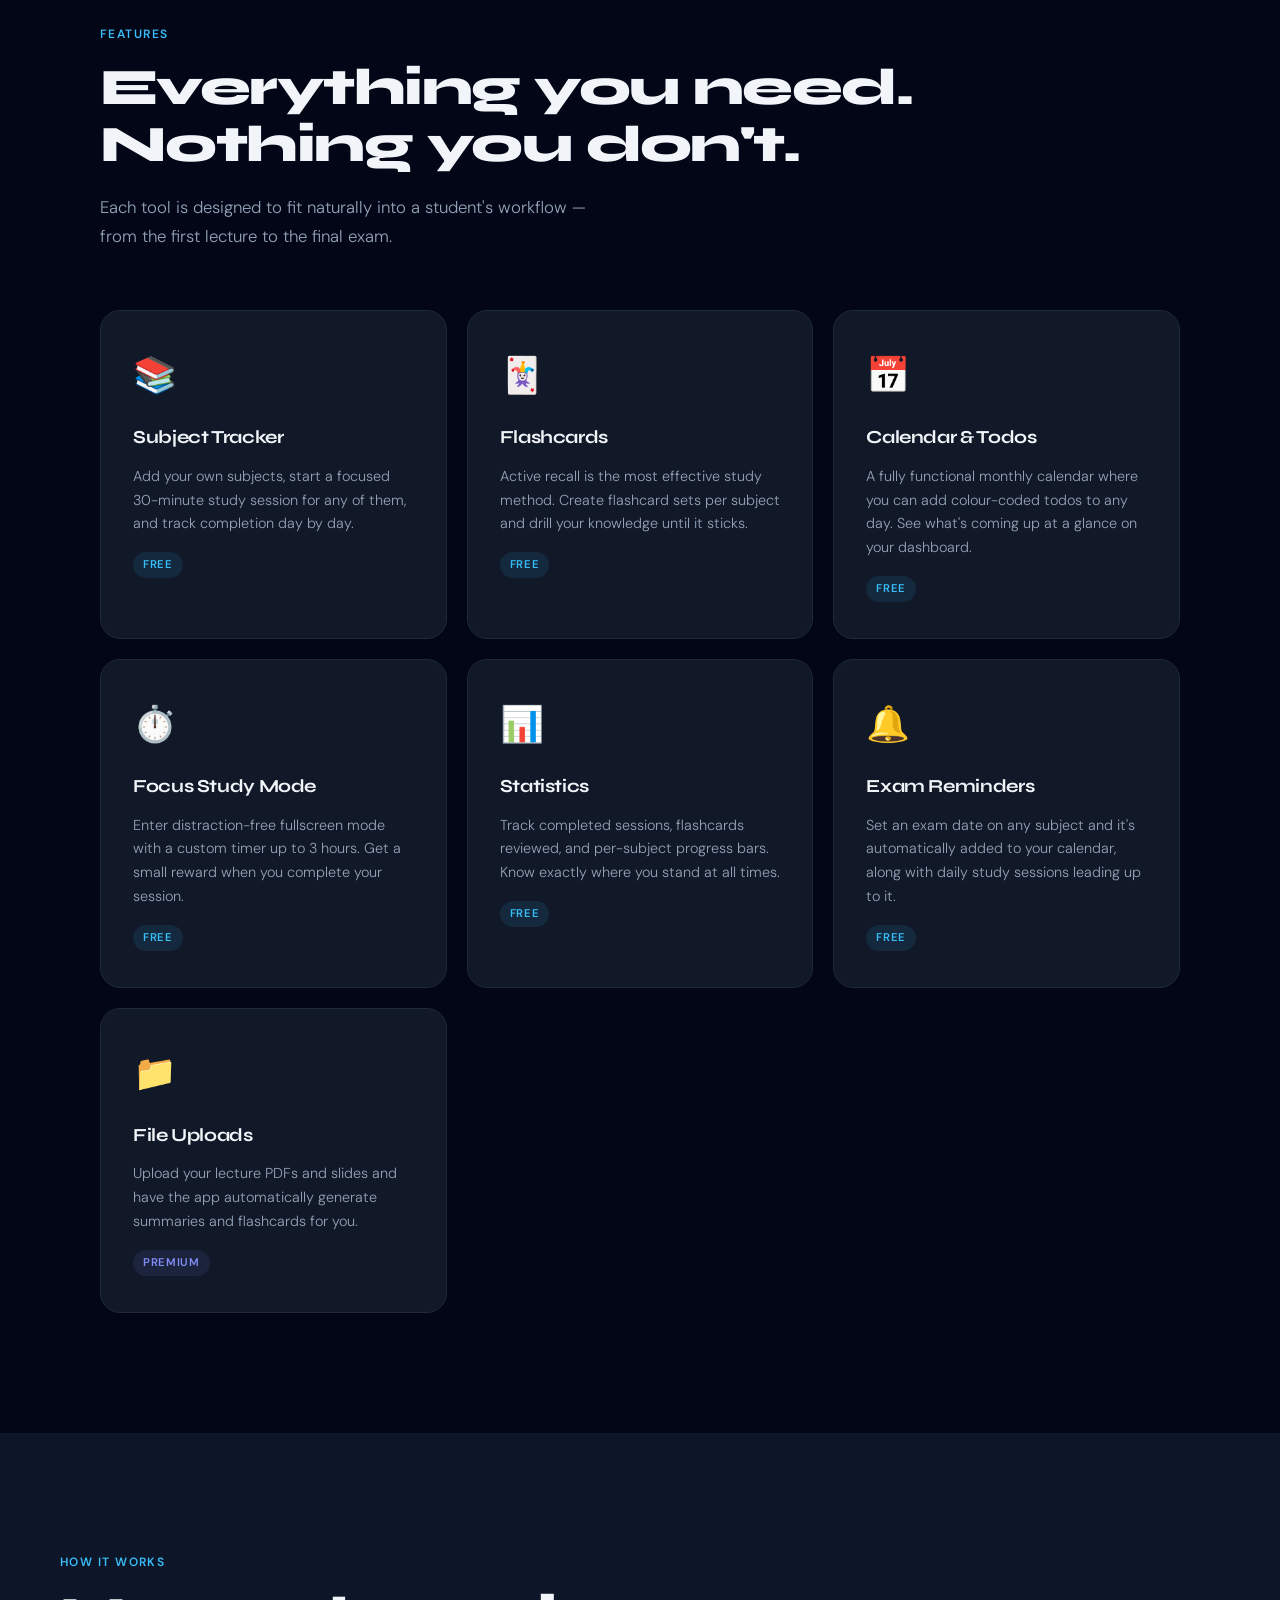
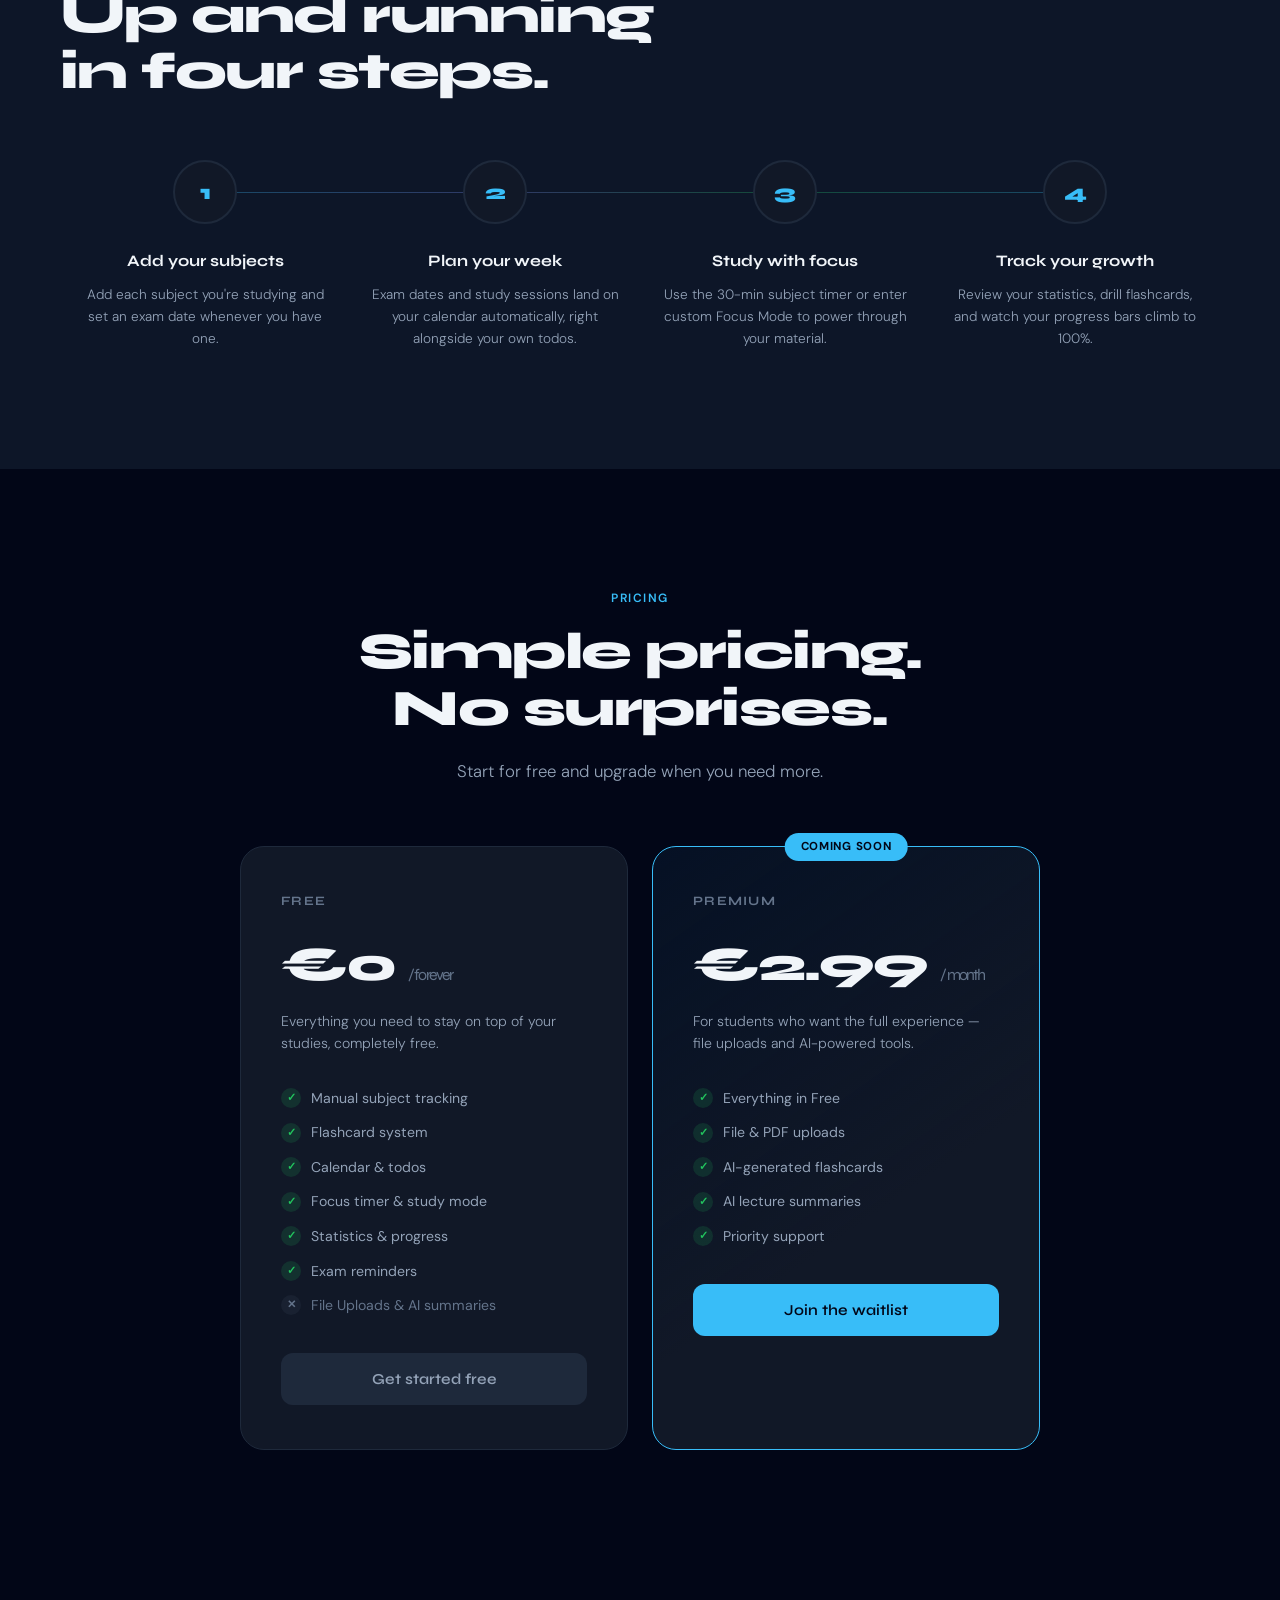
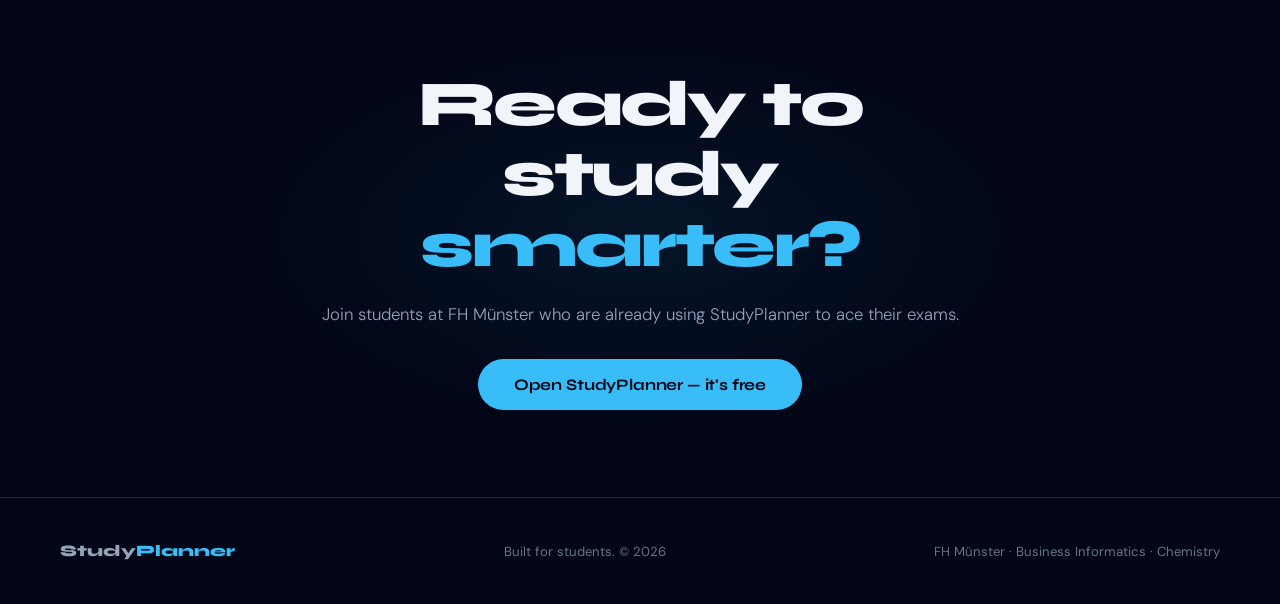
==== commit 033101f0: "Website funktionen entfernt, flashcards angepasst und subjects bessere funktion gegeben" ====
--- a/landing.html
+++ b/landing.html
@@ -858,16 +858,16 @@
 <div class="stats-strip">
   <div class="stats-inner">
     <div class="reveal">
-      <div class="stat-num">9</div>
+      <div class="stat-num">7</div>
       <div class="stat-label">Core features</div>
     </div>
     <div class="reveal">
-      <div class="stat-num">2</div>
-      <div class="stat-label">Degree programs</div>
+      <div class="stat-num">∞</div>
+      <div class="stat-label">Subjects you can add</div>
     </div>
     <div class="reveal">
-      <div class="stat-num">6</div>
-      <div class="stat-label">Semesters tracked</div>
+      <div class="stat-num">30</div>
+      <div class="stat-label">Minutes per study session</div>
     </div>
     <div class="reveal">
       <div class="stat-num">100%</div>
@@ -887,7 +887,7 @@
     <div class="feature-card reveal">
       <span class="feature-icon">📚</span>
       <h3>Subject Tracker</h3>
-      <p>All your courses in one place. Start a focused 30-minute study session per subject and track your completion throughout the semester.</p>
+      <p>Add your own subjects, start a focused 30-minute study session for any of them, and track completion day by day.</p>
       <span class="feature-tag">Free</span>
     </div>
 
@@ -921,23 +921,9 @@
 
     <div class="feature-card reveal">
       <span class="feature-icon">🔔</span>
-      <h3>Exam Notifications</h3>
-      <p>Never miss an exam. Toggle smart notifications per subject and get alerted when deadlines are within 14 days.</p>
+      <h3>Exam Reminders</h3>
+      <p>Set an exam date on any subject and it's automatically added to your calendar, along with daily study sessions leading up to it.</p>
       <span class="feature-tag">Free</span>
-    </div>
-
-    <div class="feature-card reveal">
-      <span class="feature-icon">💬</span>
-      <h3>Study Assistant</h3>
-      <p>An intelligent chatbot that answers questions about study techniques, app features, and keeps you motivated when things get tough.</p>
-      <span class="feature-tag">Free</span>
-    </div>
-
-    <div class="feature-card reveal">
-      <span class="feature-icon">👥</span>
-      <h3>Study Groups</h3>
-      <p>Collaborate with classmates, share notes and study together in real time. Built for team learning.</p>
-      <span class="feature-tag premium">Premium</span>
     </div>
 
     <div class="feature-card reveal">
@@ -959,13 +945,13 @@
     <div class="steps">
       <div class="step reveal">
         <div class="step-num">1</div>
-        <h4>Pick your degree</h4>
-        <p>Select your university, degree and semester. Your subjects are loaded automatically.</p>
+        <h4>Add your subjects</h4>
+        <p>Add each subject you're studying and set an exam date whenever you have one.</p>
       </div>
       <div class="step reveal">
         <div class="step-num">2</div>
         <h4>Plan your week</h4>
-        <p>Add todos to the calendar, enable exam notifications, and see everything on the dashboard.</p>
+        <p>Exam dates and study sessions land on your calendar automatically, right alongside your own todos.</p>
       </div>
       <div class="step reveal">
         <div class="step-num">3</div>
@@ -994,14 +980,12 @@
       <div class="pricing-price">€0 <span>/ forever</span></div>
       <p class="pricing-desc">Everything you need to stay on top of your studies, completely free.</p>
       <ul class="pricing-features">
-        <li>Subject & semester tracking</li>
+        <li>Manual subject tracking</li>
         <li>Flashcard system</li>
         <li>Calendar & todos</li>
         <li>Focus timer & study mode</li>
         <li>Statistics & progress</li>
-        <li>Exam notifications</li>
-        <li>Study assistant chatbot</li>
-        <li class="locked">Study Groups</li>
+        <li>Exam reminders</li>
         <li class="locked">File Uploads & AI summaries</li>
       </ul>
       <a href="index.html" class="btn-plan btn-plan-free">Get started free</a>
@@ -1011,10 +995,9 @@
       <div class="pricing-badge">Coming Soon</div>
       <div class="pricing-plan">Premium</div>
       <div class="pricing-price">€2.99 <span>/ month</span></div>
-      <p class="pricing-desc">For students who want the full experience — collaboration and AI-powered tools.</p>
+      <p class="pricing-desc">For students who want the full experience — file uploads and AI-powered tools.</p>
       <ul class="pricing-features">
         <li>Everything in Free</li>
-        <li>Study Groups & collaboration</li>
         <li>File & PDF uploads</li>
         <li>AI-generated flashcards</li>
         <li>AI lecture summaries</li>
